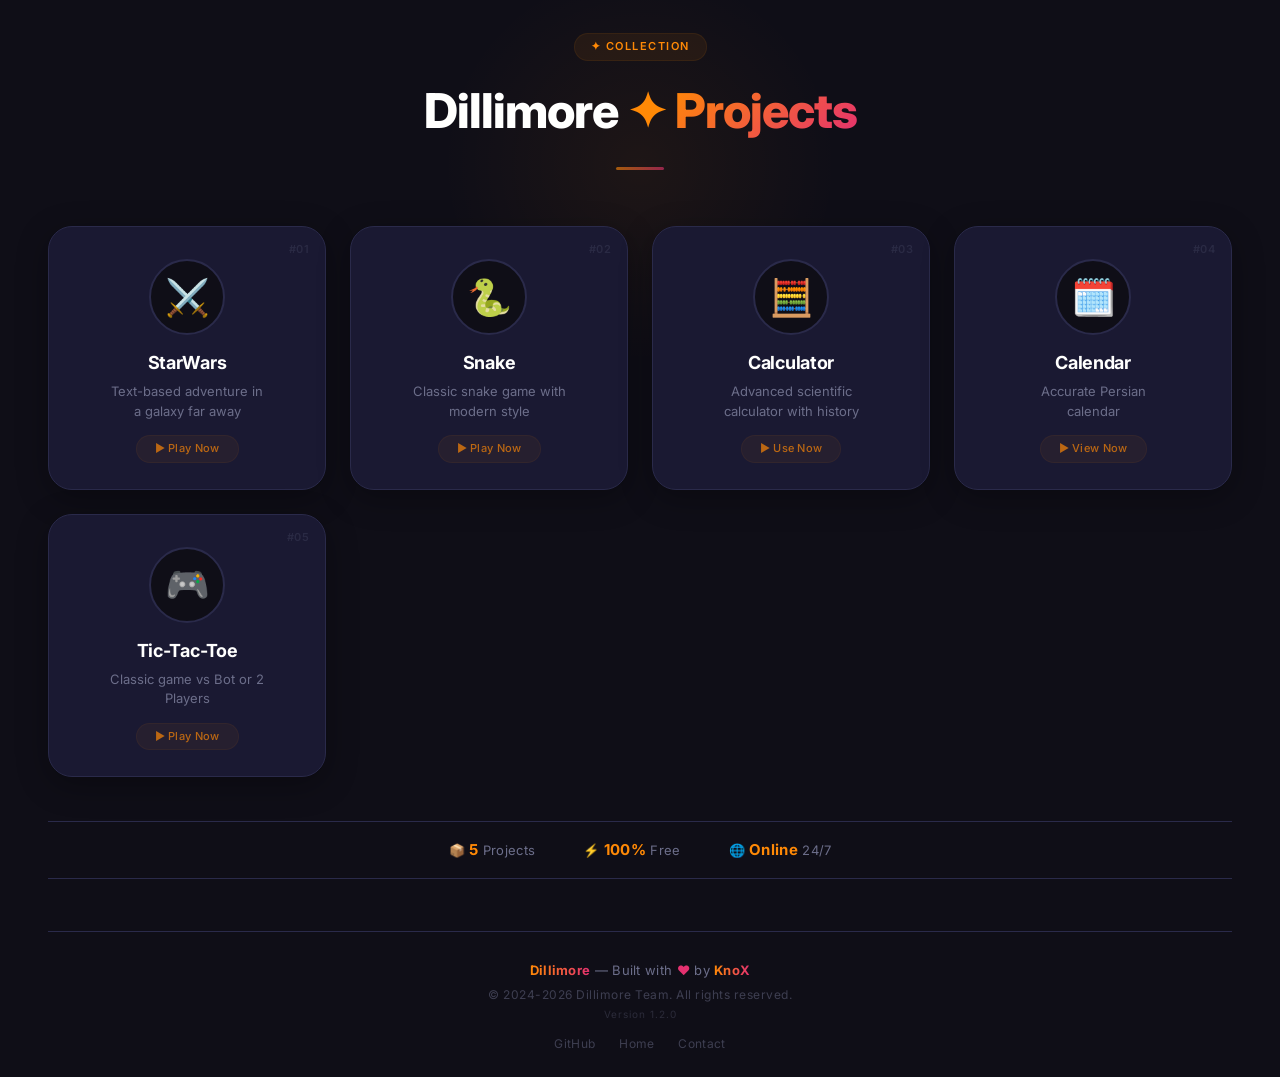
==== 2.html @ 99d53438 "Rename index.html to 2.html" ====
<!DOCTYPE html>
<html lang="en">
<head>
    <meta charset="UTF-8" />
    <meta name="viewport" content="width=device-width, initial-scale=1.0, maximum-scale=1.0, user-scalable=no" />
    <title>Dillimore Projects</title>

    <!-- PWA Manifest -->
    <link rel="manifest" href="/manifest.json">

    <!-- Theme color -->
    <meta name="theme-color" content="#0f0e17">

    <!-- Apple touch icon -->
    <link rel="apple-touch-icon" href="https://uploadkon.ir/uploads/dedf27_26Dillimore.png">

    <!-- Favicon -->
    <link rel="icon" type="image/png" href="https://uploadkon.ir/uploads/dedf27_26Dillimore.png">

    <!-- Google Fonts -->
    <link rel="preconnect" href="https://fonts.googleapis.com">
    <link rel="preconnect" href="https://fonts.gstatic.com" crossorigin>
    <link href="https://fonts.googleapis.com/css2?family=Inter:ital,wght@0,300;0,400;0,600;0,700;0,800;1,400&display=swap" rel="stylesheet">

    <style>
        /* ============================================================
                   CSS VARIABLES – DARK THEME ONLY
                ============================================================ */
        :root {
            --bg-body: #0f0e17;
            --bg-container: transparent;
            --bg-card: #1a1932;
            --bg-card-hover: #222145;
            --bg-card-border: #2a2a4a;
            --text-primary: #fffffe;
            --text-secondary: #a7a9be;
            --text-muted: #6c6e8a;
            --accent-1: #ff8906;
            --accent-2: #e53170;
            --accent-3: #6246d4;
            --accent-glow: rgba(255, 137, 6, 0.08);
            --shadow-card: 0 8px 32px rgba(0, 0, 0, 0.3);
            --shadow-hover: 0 16px 48px rgba(255, 137, 6, 0.06);
            --border-color: #2a2a4a;
            --radius-card: 24px;
            --transition: 0.3s cubic-bezier(0.4, 0, 0.2, 1);
            --font-family: 'Inter', -apple-system, BlinkMacSystemFont, sans-serif;
        }

        /* ============================================================
                   RESET & BASE
                ============================================================ */
        * {
            margin: 0;
            padding: 0;
            box-sizing: border-box;
        }

        body {
            background: var(--bg-body);
            font-family: var(--font-family);
            min-height: 100vh;
            display: flex;
            justify-content: center;
            align-items: center;
            padding: 24px;
            color: var(--text-secondary);
            line-height: 1.6;
        }

        .container {
            max-width: 1200px;
            width: 100%;
            text-align: center;
            padding: 0 8px;
        }

        /* ============================================================
                   HEADER
                ============================================================ */
        .header {
            margin-bottom: 56px;
            position: relative;
            padding-top: 8px;
        }

        .header .glow {
            position: absolute;
            top: -40%;
            left: 50%;
            transform: translateX(-50%);
            width: 400px;
            height: 400px;
            background: radial-gradient(circle, var(--accent-glow) 0%, transparent 70%);
            border-radius: 50%;
            pointer-events: none;
            opacity: 0.8;
        }

        .header .badge {
            display: inline-block;
            background: var(--accent-glow);
            color: var(--accent-1);
            font-size: 11px;
            font-weight: 600;
            letter-spacing: 1.5px;
            padding: 4px 16px;
            border-radius: 100px;
            border: 1px solid var(--accent-glow);
            margin-bottom: 12px;
            text-transform: uppercase;
        }

        .header h1 {
            color: var(--text-primary);
            font-size: 48px;
            font-weight: 800;
            letter-spacing: -1px;
            position: relative;
        }

        .header h1 .highlight {
            background: linear-gradient(135deg, var(--accent-1), var(--accent-2));
            -webkit-background-clip: text;
            -webkit-text-fill-color: transparent;
            background-clip: text;
        }

        .header h1 .star {
            color: var(--accent-1);
            -webkit-text-fill-color: var(--accent-1);
        }

        .header .line {
            width: 48px;
            height: 3px;
            background: linear-gradient(90deg, var(--accent-1), var(--accent-2));
            margin: 18px auto 0;
            border-radius: 4px;
            opacity: 0.6;
        }

        /* ============================================================
                   PROJECT GRID
                ============================================================ */
        .grid {
            display: grid;
            grid-template-columns: repeat(4, 1fr);
            gap: 24px;
            margin-top: 8px;
        }

        /* ============================================================
                   PROJECT CARD
                ============================================================ */
        .card {
            background: var(--bg-card);
            border: 1px solid var(--bg-card-border);
            border-radius: var(--radius-card);
            padding: 32px 20px 26px;
            text-decoration: none;
            color: var(--text-secondary);
            transition: all var(--transition);
            display: flex;
            flex-direction: column;
            align-items: center;
            position: relative;
            overflow: hidden;
            box-shadow: var(--shadow-card);
            backdrop-filter: blur(4px);
        }

        .card::before {
            content: '';
            position: absolute;
            top: 0;
            left: 0;
            right: 0;
            height: 3px;
            background: linear-gradient(90deg, var(--accent-1), var(--accent-2), var(--accent-3));
            opacity: 0;
            transition: opacity var(--transition);
        }

        .card::after {
            content: '';
            position: absolute;
            top: 0;
            left: 0;
            right: 0;
            bottom: 0;
            border-radius: var(--radius-card);
            background: linear-gradient(135deg, transparent 40%, var(--accent-glow) 100%);
            pointer-events: none;
            opacity: 0;
            transition: opacity var(--transition);
        }

        .card:hover::before {
            opacity: 1;
        }

        .card:hover::after {
            opacity: 1;
        }

        .card:hover {
            transform: translateY(-8px);
            border-color: var(--accent-1);
            box-shadow: var(--shadow-hover);
            background: var(--bg-card-hover);
        }

        .card:active {
            transform: scale(0.97);
        }

        /* Card Icon */
        .card .icon-wrap {
            width: 76px;
            height: 76px;
            border-radius: 50%;
            display: flex;
            align-items: center;
            justify-content: center;
            font-size: 36px;
            margin-bottom: 14px;
            background: var(--bg-body);
            border: 2px solid var(--bg-card-border);
            transition: all var(--transition);
            position: relative;
            flex-shrink: 0;
        }

        .card:hover .icon-wrap {
            border-color: var(--accent-1);
            box-shadow: 0 0 40px var(--accent-glow);
            transform: scale(1.04) rotate(-4deg);
        }

        .card.starwars .icon-wrap { color: #ffd700; }
        .card.snake .icon-wrap { color: var(--accent-1); }
        .card.calculator .icon-wrap { color: var(--accent-3); }
        .card.calendar .icon-wrap { color: var(--accent-2); }
        .card.tictactoe .icon-wrap { color: #a29bfe; }

        .card .icon-wrap .ring {
            position: absolute;
            width: 100%;
            height: 100%;
            border-radius: 50%;
            border: 1px solid transparent;
            transition: all var(--transition);
        }

        .card:hover .icon-wrap .ring {
            border-color: var(--accent-glow);
            transform: scale(1.18);
        }

        .card .name {
            color: var(--text-primary);
            font-size: 18px;
            font-weight: 700;
            letter-spacing: -0.3px;
            margin-bottom: 4px;
            transition: color var(--transition);
        }

        .card:hover .name {
            color: var(--accent-1);
        }

        .card .desc {
            color: var(--text-muted);
            font-size: 13px;
            line-height: 1.5;
            max-width: 160px;
        }

        .card .badge {
            margin-top: 14px;
            font-size: 11px;
            font-weight: 500;
            color: var(--accent-1);
            border: 1px solid var(--accent-glow);
            padding: 4px 18px;
            border-radius: 100px;
            background: var(--accent-glow);
            transition: all var(--transition);
            letter-spacing: 0.3px;
            opacity: 0.7;
        }

        .card:hover .badge {
            border-color: var(--accent-1);
            background: var(--accent-glow);
            box-shadow: 0 0 24px var(--accent-glow);
            opacity: 1;
        }

        .card .number {
            position: absolute;
            top: 14px;
            right: 16px;
            font-size: 11px;
            font-weight: 600;
            color: var(--text-muted);
            opacity: 0.2;
            letter-spacing: 0.5px;
            transition: opacity var(--transition);
        }

        .card:hover .number {
            opacity: 0.6;
            color: var(--accent-1);
        }

        /* ============================================================
                   STATUS BAR
                ============================================================ */
        .status {
            display: flex;
            justify-content: center;
            gap: 48px;
            margin: 44px 0 12px;
            padding: 16px 24px;
            border-top: 1px solid var(--border-color);
            border-bottom: 1px solid var(--border-color);
            flex-wrap: wrap;
        }

        .status-item {
            color: var(--text-muted);
            font-size: 13px;
            letter-spacing: 0.3px;
            font-weight: 400;
        }

        .status-item .num {
            color: var(--accent-1);
            font-weight: 700;
            font-size: 15px;
        }

        /* ============================================================
                   FOOTER
                ============================================================ */
        .footer {
            margin-top: 52px;
            color: var(--text-muted);
            font-size: 13px;
            letter-spacing: 0.3px;
            padding-top: 28px;
            border-top: 1px solid var(--border-color);
        }

        .footer .brand {
            background: linear-gradient(90deg, var(--accent-1), var(--accent-2));
            -webkit-background-clip: text;
            -webkit-text-fill-color: transparent;
            background-clip: text;
            font-weight: 700;
        }

        .footer .copyright {
            font-size: 12px;
            color: var(--text-muted);
            opacity: 0.5;
            margin-top: 4px;
            letter-spacing: 0.5px;
        }

        .footer .version {
            font-size: 10px;
            color: var(--text-muted);
            opacity: 0.3;
            margin-top: 2px;
            letter-spacing: 1px;
        }

        .footer .social {
            margin-top: 12px;
            display: flex;
            justify-content: center;
            gap: 24px;
        }

        .footer .social a {
            color: var(--text-muted);
            text-decoration: none;
            font-size: 12px;
            transition: all var(--transition);
            opacity: 0.5;
            font-weight: 400;
        }

        .footer .social a:hover {
            color: var(--accent-1);
            opacity: 1;
        }

        .footer .heart {
            color: var(--accent-2);
            display: inline-block;
            animation: pulse 1.8s infinite;
        }

        @keyframes pulse {
            0%, 100% { transform: scale(1); }
            50% { transform: scale(1.15); }
        }

        /* ============================================================
                   RESPONSIVE
                ============================================================ */
        @media (max-width: 1024px) {
            .grid {
                grid-template-columns: repeat(3, 1fr);
                gap: 20px;
            }
            .header h1 {
                font-size: 40px;
            }
        }

        @media (max-width: 820px) {
            .grid {
                grid-template-columns: repeat(2, 1fr);
                gap: 18px;
            }
            .header h1 {
                font-size: 36px;
            }
            .card {
                padding: 28px 16px 22px;
            }
            .card .icon-wrap {
                width: 68px;
                height: 68px;
                font-size: 32px;
            }
            .card .name {
                font-size: 16px;
            }
            .status {
                gap: 24px;
                padding: 14px 16px;
                flex-wrap: wrap;
            }
        }

        @media (max-width: 520px) {
            .grid {
                grid-template-columns: 1fr 1fr;
                gap: 14px;
                max-width: 400px;
                margin-left: auto;
                margin-right: auto;
            }
            .header h1 {
                font-size: 28px;
                letter-spacing: -0.5px;
            }
            .header {
                margin-bottom: 32px;
            }
            .card {
                padding: 20px 12px 18px;
                border-radius: 18px;
            }
            .card .icon-wrap {
                width: 56px;
                height: 56px;
                font-size: 26px;
                margin-bottom: 10px;
            }
            .card .name {
                font-size: 14px;
            }
            .card .desc {
                font-size: 11px;
                max-width: 100px;
            }
            .card .badge {
                font-size: 9px;
                padding: 3px 12px;
                margin-top: 10px;
            }
            .card .number {
                font-size: 9px;
                top: 10px;
                right: 12px;
            }
            .status {
                flex-direction: column;
                gap: 6px;
                padding: 12px 16px;
                margin: 28px 0 8px;
            }
            .status-item {
                font-size: 12px;
            }
            .footer {
                font-size: 12px;
                margin-top: 32px;
                padding-top: 20px;
            }
            .footer .copyright {
                font-size: 10px;
            }
            .footer .social {
                gap: 16px;
            }
            .footer .social a {
                font-size: 10px;
            }
        }

        @media (max-width: 380px) {
            .grid {
                gap: 10px;
                max-width: 320px;
            }
            .card .icon-wrap {
                width: 48px;
                height: 48px;
                font-size: 22px;
            }
            .card .name {
                font-size: 12px;
            }
            .card .desc {
                font-size: 10px;
                max-width: 80px;
            }
            .header h1 {
                font-size: 24px;
            }
        }
    </style>
</head>
<body>

    <div class="container">

        <!-- ===== HEADER ===== -->
        <div class="header">
            <div class="glow"></div>
            <div class="badge">✦ Collection</div>
            <h1>
                Dillimore <span class="star">✦</span> <span class="highlight">Projects</span>
            </h1>
            <div class="line"></div>
        </div>

        <!-- ===== PROJECT GRID ===== -->
        <div class="grid">

            <!-- StarWars -->
            <a href="https://knox4545.github.io/StarWars.html" class="card starwars">
                <span class="number">#01</span>
                <div class="icon-wrap">
                    <span>⚔️</span>
                    <span class="ring"></span>
                </div>
                <div class="name">StarWars</div>
                <div class="desc">Text-based adventure in a galaxy far away</div>
                <div class="badge">▶ Play Now</div>
            </a>

            <!-- Snake -->
            <a href="https://knox4545.github.io/Snake.html" class="card snake">
                <span class="number">#02</span>
                <div class="icon-wrap">
                    <span>🐍</span>
                    <span class="ring"></span>
                </div>
                <div class="name">Snake</div>
                <div class="desc">Classic snake game with modern style</div>
                <div class="badge">▶ Play Now</div>
            </a>

            <!-- Calculator -->
            <a href="https://knox4545.github.io/Calculator.html" class="card calculator">
                <span class="number">#03</span>
                <div class="icon-wrap">
                    <span>🧮</span>
                    <span class="ring"></span>
                </div>
                <div class="name">Calculator</div>
                <div class="desc">Advanced scientific calculator with history</div>
                <div class="badge">▶ Use Now</div>
            </a>

            <!-- Calendar -->
            <a href="https://knox4545.github.io/Calendar.html" class="card calendar">
                <span class="number">#04</span>
                <div class="icon-wrap">
                    <span>🗓️</span>
                    <span class="ring"></span>
                </div>
                <div class="name">Calendar</div>
                <div class="desc">Accurate Persian calendar</div>
                <div class="badge">▶ View Now</div>
            </a>

            <!-- Tic-Tac-Toe -->
            <a href="https://knox4545.github.io/TicTacToe.html" class="card tictactoe">
                <span class="number">#05</span>
                <div class="icon-wrap">
                    <span>🎮</span>
                    <span class="ring"></span>
                </div>
                <div class="name">Tic-Tac-Toe</div>
                <div class="desc">Classic game vs Bot or 2 Players</div>
                <div class="badge">▶ Play Now</div>
            </a>

        </div>

        <!-- ===== STATUS BAR ===== -->
        <div class="status">
            <span class="status-item">📦 <span class="num">5</span> Projects</span>
            <span class="status-item">⚡ <span class="num">100%</span> Free</span>
            <span class="status-item">🌐 <span class="num">Online</span> 24/7</span>
        </div>

        <!-- ===== FOOTER ===== -->
        <div class="footer">
            <div>
                <span class="brand">Dillimore</span> — Built with <span class="heart">❤️</span> by <span class="brand">KnoX</span>
            </div>
            <div class="copyright">
                © 2024-2026 Dillimore Team. All rights reserved.
            </div>
            <div class="version">Version 1.2.0</div>
            <div class="social">
                <a href="https://github.com/KnoX4545">GitHub</a>
                <a href="https://knox4545.github.io">Home</a>
                <a href="mailto:contact@dillimore.dev">Contact</a>
            </div>
        </div>

    </div>

    <!-- Service Worker Registration -->
    <script>
        if ('serviceWorker' in navigator) {
            navigator.serviceWorker.register('/sw.js')
                .then(reg => console.log('✅ Service Worker registered!'))
                .catch(err => console.log('❌ Service Worker registration failed:', err));
        }
    </script>

</body>
</html>
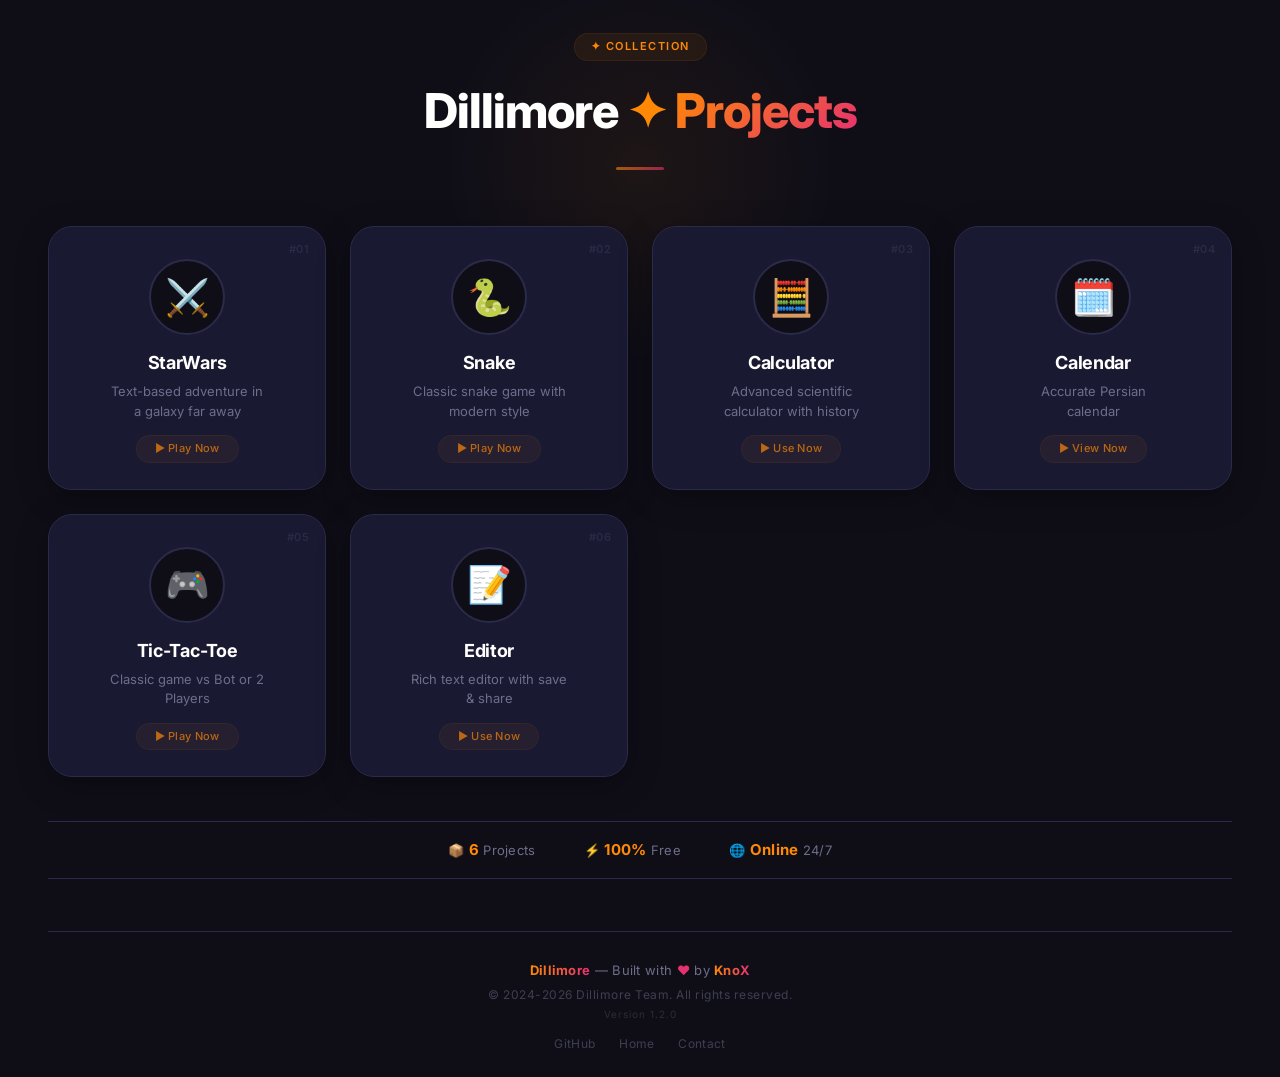
==== commit 7d8df16d: "Update 2.html" ====
--- a/2.html
+++ b/2.html
@@ -243,6 +243,7 @@
         .card.calculator .icon-wrap { color: var(--accent-3); }
         .card.calendar .icon-wrap { color: var(--accent-2); }
         .card.tictactoe .icon-wrap { color: #a29bfe; }
+        .card.editor .icon-wrap { color: #00d4ff; }
 
         .card .icon-wrap .ring {
             position: absolute;
@@ -617,11 +618,23 @@
                 <div class="badge">▶ Play Now</div>
             </a>
 
+            <!-- Editor -->
+            <a href="https://knox4545.github.io/Editor.html" class="card editor">
+                <span class="number">#06</span>
+                <div class="icon-wrap">
+                    <span>📝</span>
+                    <span class="ring"></span>
+                </div>
+                <div class="name">Editor</div>
+                <div class="desc">Rich text editor with save & share</div>
+                <div class="badge">▶ Use Now</div>
+            </a>
+
         </div>
 
         <!-- ===== STATUS BAR ===== -->
         <div class="status">
-            <span class="status-item">📦 <span class="num">5</span> Projects</span>
+            <span class="status-item">📦 <span class="num">6</span> Projects</span>
             <span class="status-item">⚡ <span class="num">100%</span> Free</span>
             <span class="status-item">🌐 <span class="num">Online</span> 24/7</span>
         </div>
